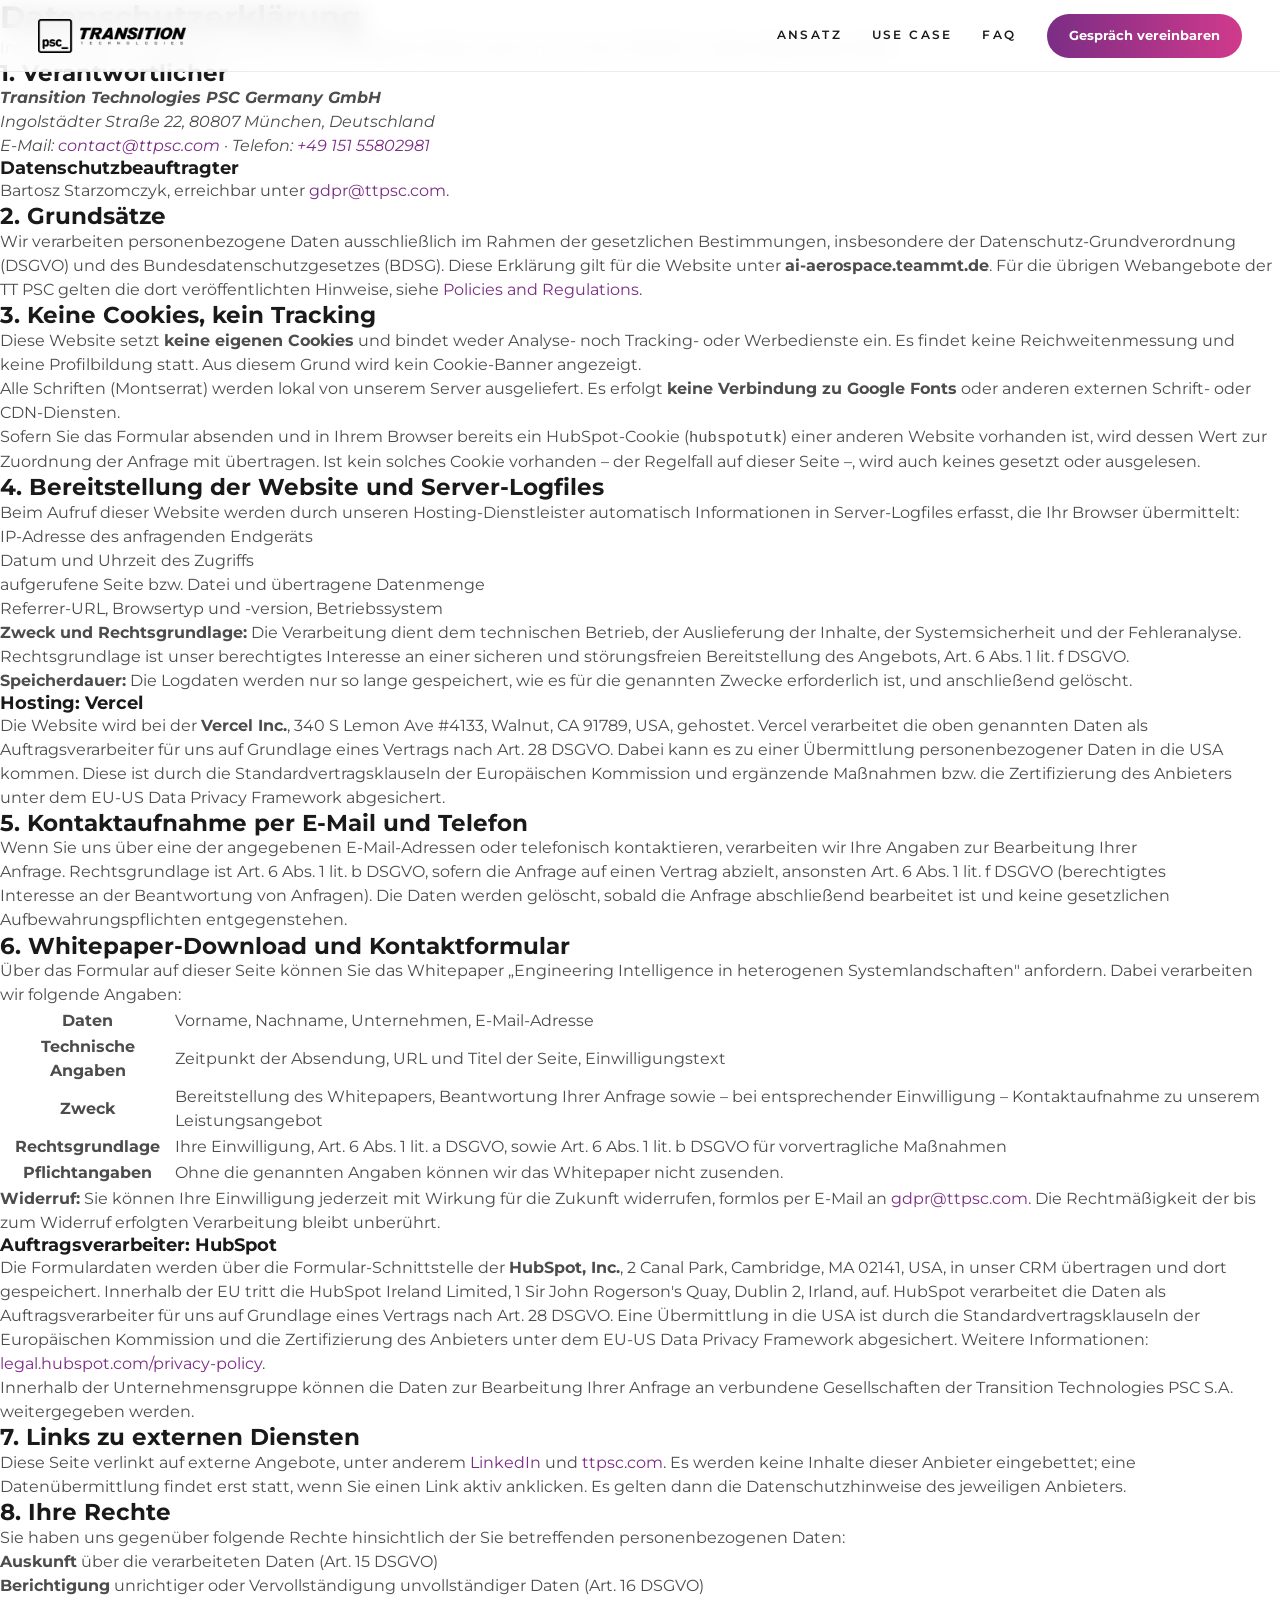
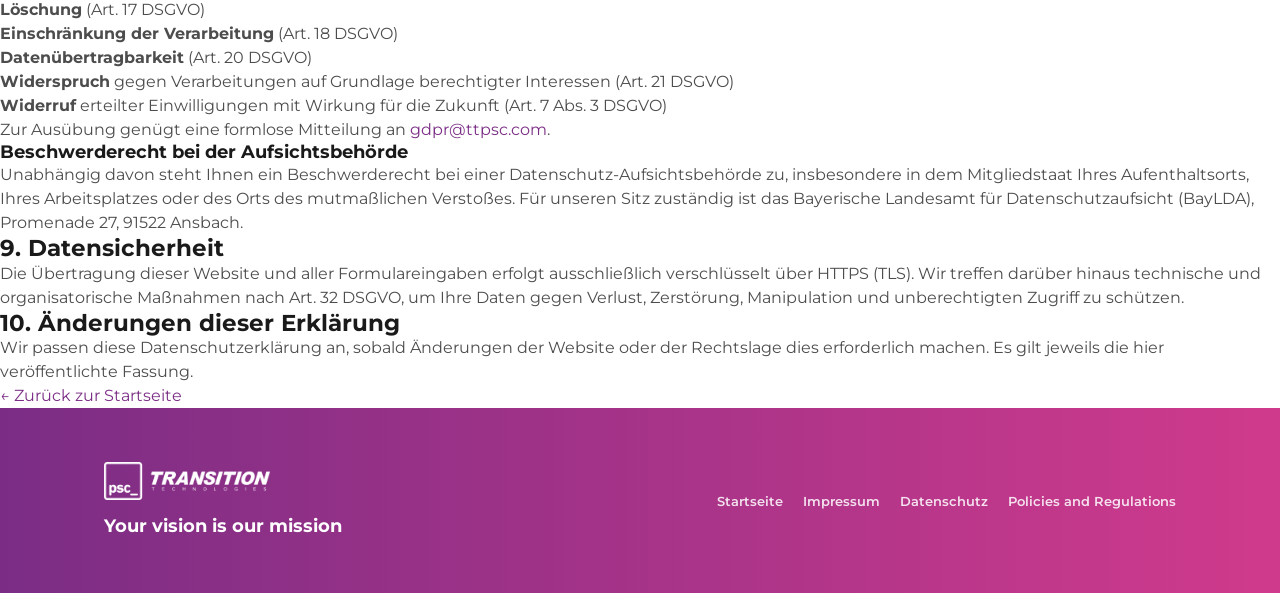
==== datenschutz.html @ 9cabf484 "Go-live-Vorbereitung: Rechtstexte, Security-Header, SEO-Meta - Impressum und Datenschutzerklaerung e" ====
<!DOCTYPE html>
<html lang="de">
<head>
<meta charset="UTF-8">
<meta name="viewport" content="width=device-width, initial-scale=1.0">
<title>Datenschutzerklärung — AI für Aerospace &amp; Defense | TT PSC</title>
<meta name="description" content="Informationen zur Verarbeitung personenbezogener Daten auf der Landingpage „AI für Aerospace &amp; Defense" gemäß Art. 13 DSGVO.">
<meta name="robots" content="noindex, follow">
<link rel="canonical" href="https://ai-aerospace.teammt.de/datenschutz">
<link rel="icon" type="image/svg+xml" href="assets/favicon.svg">
<meta name="theme-color" content="#7B2D85">
<link rel="stylesheet" href="_ds/tt-psc-design-system-732e489f-d70c-4ef9-aea7-15bab71294e5/tokens/fonts.css">
<link rel="stylesheet" href="_ds/tt-psc-design-system-732e489f-d70c-4ef9-aea7-15bab71294e5/tokens/colors.css">
<link rel="stylesheet" href="_ds/tt-psc-design-system-732e489f-d70c-4ef9-aea7-15bab71294e5/tokens/typography.css">
<link rel="stylesheet" href="_ds/tt-psc-design-system-732e489f-d70c-4ef9-aea7-15bab71294e5/tokens/spacing.css">
<link rel="stylesheet" href="css/landing.css">
<link rel="stylesheet" href="css/legal.css">
</head>
<body class="legal">
<header class="site-header go">
<div class="inner">
<a class="logo" href="/" aria-label="AI für Aerospace &amp; Defense – Startseite"><img src="assets/ttpsc-logo-black.webp" alt="TT PSC – Transition Technologies"></a>
<nav class="site-nav" aria-label="Hauptnavigation">
<a href="/#framework">Ansatz</a>
<a href="/#usecase">Use Case</a>
<a href="/#faq">FAQ</a>
</nav>
<a class="pill pill-a" href="/#kontakt">Gespräch vereinbaren</a>
</div>
</header>

<main class="legal-main">
<h1>Datenschutzerklärung</h1>
<p class="updated">Informationen zur Verarbeitung personenbezogener Daten nach Art. 13 und 14 DSGVO · Stand: September 2026</p>

<h2>1. Verantwortlicher</h2>
<address>
<strong>Transition Technologies PSC Germany GmbH</strong><br>
Ingolstädter Straße 22, 80807 München, Deutschland<br>
E-Mail: <a href="mailto:contact@ttpsc.com">contact@ttpsc.com</a> · Telefon: <a href="tel:+4915155802981">+49 151 55802981</a>
</address>

<h3>Datenschutzbeauftragter</h3>
<p>Bartosz Starzomczyk, erreichbar unter <a href="mailto:gdpr@ttpsc.com">gdpr@ttpsc.com</a>.</p>

<h2>2. Grundsätze</h2>
<p>Wir verarbeiten personenbezogene Daten ausschließlich im Rahmen der gesetzlichen Bestimmungen, insbesondere der Datenschutz-Grundverordnung (DSGVO) und des Bundesdatenschutzgesetzes (BDSG). Diese Erklärung gilt für die Website unter <strong>ai-aerospace.teammt.de</strong>. Für die übrigen Webangebote der TT PSC gelten die dort veröffentlichten Hinweise, siehe <a href="https://ttpsc.com/en/policies/" target="_blank" rel="noopener">Policies and Regulations</a>.</p>

<h2>3. Keine Cookies, kein Tracking</h2>
<p>Diese Website setzt <strong>keine eigenen Cookies</strong> und bindet weder Analyse- noch Tracking- oder Werbedienste ein. Es findet keine Reichweitenmessung und keine Profilbildung statt. Aus diesem Grund wird kein Cookie-Banner angezeigt.</p>
<p>Alle Schriften (Montserrat) werden lokal von unserem Server ausgeliefert. Es erfolgt <strong>keine Verbindung zu Google Fonts</strong> oder anderen externen Schrift- oder CDN-Diensten.</p>
<p>Sofern Sie das Formular absenden und in Ihrem Browser bereits ein HubSpot-Cookie (<code>hubspotutk</code>) einer anderen Website vorhanden ist, wird dessen Wert zur Zuordnung der Anfrage mit übertragen. Ist kein solches Cookie vorhanden – der Regelfall auf dieser Seite –, wird auch keines gesetzt oder ausgelesen.</p>

<h2>4. Bereitstellung der Website und Server-Logfiles</h2>
<p>Beim Aufruf dieser Website werden durch unseren Hosting-Dienstleister automatisch Informationen in Server-Logfiles erfasst, die Ihr Browser übermittelt:</p>
<ul>
<li>IP-Adresse des anfragenden Endgeräts</li>
<li>Datum und Uhrzeit des Zugriffs</li>
<li>aufgerufene Seite bzw. Datei und übertragene Datenmenge</li>
<li>Referrer-URL, Browsertyp und -version, Betriebssystem</li>
</ul>
<p><strong>Zweck und Rechtsgrundlage:</strong> Die Verarbeitung dient dem technischen Betrieb, der Auslieferung der Inhalte, der Systemsicherheit und der Fehleranalyse. Rechtsgrundlage ist unser berechtigtes Interesse an einer sicheren und störungsfreien Bereitstellung des Angebots, Art. 6 Abs. 1 lit. f DSGVO.</p>
<p><strong>Speicherdauer:</strong> Die Logdaten werden nur so lange gespeichert, wie es für die genannten Zwecke erforderlich ist, und anschließend gelöscht.</p>

<h3>Hosting: Vercel</h3>
<p>Die Website wird bei der <strong>Vercel Inc.</strong>, 340 S Lemon Ave #4133, Walnut, CA 91789, USA, gehostet. Vercel verarbeitet die oben genannten Daten als Auftragsverarbeiter für uns auf Grundlage eines Vertrags nach Art. 28 DSGVO. Dabei kann es zu einer Übermittlung personenbezogener Daten in die USA kommen. Diese ist durch die Standardvertragsklauseln der Europäischen Kommission und ergänzende Maßnahmen bzw. die Zertifizierung des Anbieters unter dem EU-US Data Privacy Framework abgesichert.</p>

<h2>5. Kontaktaufnahme per E-Mail und Telefon</h2>
<p>Wenn Sie uns über eine der angegebenen E-Mail-Adressen oder telefonisch kontaktieren, verarbeiten wir Ihre Angaben zur Bearbeitung Ihrer Anfrage. Rechtsgrundlage ist Art. 6 Abs. 1 lit. b DSGVO, sofern die Anfrage auf einen Vertrag abzielt, ansonsten Art. 6 Abs. 1 lit. f DSGVO (berechtigtes Interesse an der Beantwortung von Anfragen). Die Daten werden gelöscht, sobald die Anfrage abschließend bearbeitet ist und keine gesetzlichen Aufbewahrungspflichten entgegenstehen.</p>

<h2>6. Whitepaper-Download und Kontaktformular</h2>
<p>Über das Formular auf dieser Seite können Sie das Whitepaper „Engineering Intelligence in heterogenen Systemlandschaften" anfordern. Dabei verarbeiten wir folgende Angaben:</p>
<div class="tablewrap">
<table>
<tr><th>Daten</th><td>Vorname, Nachname, Unternehmen, E-Mail-Adresse</td></tr>
<tr><th>Technische Angaben</th><td>Zeitpunkt der Absendung, URL und Titel der Seite, Einwilligungstext</td></tr>
<tr><th>Zweck</th><td>Bereitstellung des Whitepapers, Beantwortung Ihrer Anfrage sowie – bei entsprechender Einwilligung – Kontaktaufnahme zu unserem Leistungsangebot</td></tr>
<tr><th>Rechtsgrundlage</th><td>Ihre Einwilligung, Art. 6 Abs. 1 lit. a DSGVO, sowie Art. 6 Abs. 1 lit. b DSGVO für vorvertragliche Maßnahmen</td></tr>
<tr><th>Pflichtangaben</th><td>Ohne die genannten Angaben können wir das Whitepaper nicht zusenden.</td></tr>
</table>
</div>
<p><strong>Widerruf:</strong> Sie können Ihre Einwilligung jederzeit mit Wirkung für die Zukunft widerrufen, formlos per E-Mail an <a href="mailto:gdpr@ttpsc.com">gdpr@ttpsc.com</a>. Die Rechtmäßigkeit der bis zum Widerruf erfolgten Verarbeitung bleibt unberührt.</p>

<h3>Auftragsverarbeiter: HubSpot</h3>
<p>Die Formulardaten werden über die Formular-Schnittstelle der <strong>HubSpot, Inc.</strong>, 2 Canal Park, Cambridge, MA 02141, USA, in unser CRM übertragen und dort gespeichert. Innerhalb der EU tritt die HubSpot Ireland Limited, 1 Sir John Rogerson's Quay, Dublin 2, Irland, auf. HubSpot verarbeitet die Daten als Auftragsverarbeiter für uns auf Grundlage eines Vertrags nach Art. 28 DSGVO. Eine Übermittlung in die USA ist durch die Standardvertragsklauseln der Europäischen Kommission und die Zertifizierung des Anbieters unter dem EU-US Data Privacy Framework abgesichert. Weitere Informationen: <a href="https://legal.hubspot.com/privacy-policy" target="_blank" rel="noopener">legal.hubspot.com/privacy-policy</a>.</p>
<p>Innerhalb der Unternehmensgruppe können die Daten zur Bearbeitung Ihrer Anfrage an verbundene Gesellschaften der Transition Technologies PSC S.A. weitergegeben werden.</p>

<h2>7. Links zu externen Diensten</h2>
<p>Diese Seite verlinkt auf externe Angebote, unter anderem <a href="https://www.linkedin.com/company/transition-technologies-psc" target="_blank" rel="noopener">LinkedIn</a> und <a href="https://ttpsc.com" target="_blank" rel="noopener">ttpsc.com</a>. Es werden keine Inhalte dieser Anbieter eingebettet; eine Datenübermittlung findet erst statt, wenn Sie einen Link aktiv anklicken. Es gelten dann die Datenschutzhinweise des jeweiligen Anbieters.</p>

<h2>8. Ihre Rechte</h2>
<p>Sie haben uns gegenüber folgende Rechte hinsichtlich der Sie betreffenden personenbezogenen Daten:</p>
<ul>
<li><strong>Auskunft</strong> über die verarbeiteten Daten (Art. 15 DSGVO)</li>
<li><strong>Berichtigung</strong> unrichtiger oder Vervollständigung unvollständiger Daten (Art. 16 DSGVO)</li>
<li><strong>Löschung</strong> (Art. 17 DSGVO)</li>
<li><strong>Einschränkung der Verarbeitung</strong> (Art. 18 DSGVO)</li>
<li><strong>Datenübertragbarkeit</strong> (Art. 20 DSGVO)</li>
<li><strong>Widerspruch</strong> gegen Verarbeitungen auf Grundlage berechtigter Interessen (Art. 21 DSGVO)</li>
<li><strong>Widerruf</strong> erteilter Einwilligungen mit Wirkung für die Zukunft (Art. 7 Abs. 3 DSGVO)</li>
</ul>
<p>Zur Ausübung genügt eine formlose Mitteilung an <a href="mailto:gdpr@ttpsc.com">gdpr@ttpsc.com</a>.</p>

<h3>Beschwerderecht bei der Aufsichtsbehörde</h3>
<p>Unabhängig davon steht Ihnen ein Beschwerderecht bei einer Datenschutz-Aufsichtsbehörde zu, insbesondere in dem Mitgliedstaat Ihres Aufenthaltsorts, Ihres Arbeitsplatzes oder des Orts des mutmaßlichen Verstoßes. Für unseren Sitz zuständig ist das Bayerische Landesamt für Datenschutzaufsicht (BayLDA), Promenade 27, 91522 Ansbach.</p>

<h2>9. Datensicherheit</h2>
<p>Die Übertragung dieser Website und aller Formulareingaben erfolgt ausschließlich verschlüsselt über HTTPS (TLS). Wir treffen darüber hinaus technische und organisatorische Maßnahmen nach Art. 32 DSGVO, um Ihre Daten gegen Verlust, Zerstörung, Manipulation und unberechtigten Zugriff zu schützen.</p>

<h2>10. Änderungen dieser Erklärung</h2>
<p>Wir passen diese Datenschutzerklärung an, sobald Änderungen der Website oder der Rechtslage dies erforderlich machen. Es gilt jeweils die hier veröffentlichte Fassung.</p>

<p><a class="legal-back" href="/">← Zurück zur Startseite</a></p>
</main>

<footer class="site-footer">
<div class="wrap">
<div><img src="assets/ttpsc-logo-white.webp" alt="TT PSC – Transition Technologies"><p class="claim" style="margin-top:12px">Your vision is our mission</p></div>
<nav class="foot-nav" aria-label="Footer">
<a href="/">Startseite</a>
<a href="/impressum">Impressum</a>
<a href="/datenschutz" aria-current="page">Datenschutz</a>
<a href="https://ttpsc.com/en/policies/" target="_blank" rel="noopener">Policies and Regulations</a>
</nav>
</div>
</footer>
</body>
</html>
---- _ds/tt-psc-design-system-732e489f-d70c-4ef9-aea7-15bab71294e5/tokens/fonts.css ----
@font-face{font-family:'Montserrat';src:url('../assets/fonts/Montserrat-Light.ttf') format('truetype');font-weight:300;font-style:normal}
@font-face{font-family:'Montserrat';src:url('../assets/fonts/Montserrat-Regular.ttf') format('truetype');font-weight:400;font-style:normal}
@font-face{font-family:'Montserrat';src:url('../assets/fonts/Montserrat-Italic.ttf') format('truetype');font-weight:400;font-style:italic}
@font-face{font-family:'Montserrat';src:url('../assets/fonts/Montserrat-Medium.ttf') format('truetype');font-weight:500;font-style:normal}
@font-face{font-family:'Montserrat';src:url('../assets/fonts/Montserrat-SemiBold.ttf') format('truetype');font-weight:600;font-style:normal}
@font-face{font-family:'Montserrat';src:url('../assets/fonts/Montserrat-Bold.ttf') format('truetype');font-weight:700;font-style:normal}
@font-face{font-family:'Montserrat';src:url('../assets/fonts/Montserrat-BoldItalic.ttf') format('truetype');font-weight:700;font-style:italic}
@font-face{font-family:'Montserrat';src:url('../assets/fonts/Montserrat-ExtraBold.ttf') format('truetype');font-weight:800;font-style:normal}
@font-face{font-family:'Montserrat';src:url('../assets/fonts/Montserrat-Black.ttf') format('truetype');font-weight:900;font-style:normal}
---- _ds/tt-psc-design-system-732e489f-d70c-4ef9-aea7-15bab71294e5/tokens/colors.css ----
:root{
/* Primary palette — Brandbook p.10 */
--creative-purple:#7B2D85; /* PANTONE 526 C */
--flat-pink:#D03A8C; /* PANTONE 240 C */
/* Secondary palette */
--classic-heather:#ECD3ED; /* PANTONE 677 CP */
--strategic-grey:#D9D9D9; /* PANTONE Cool Gray 2 CP */
--modern-green:#64B237; /* PANTONE 7737 C */
/* Brand gradient — Creative Purple → Flat Pink, 50/50 */
--brand-gradient:linear-gradient(90deg,#7B2D85 0%,#D03A8C 100%); /* @kind color */
/* Derived tints & shades (oklch-derived from brand hexes) */
--purple-dark:#5E2166;
--purple-tint:#F4EAF5;
--pink-tint:#FAE4F0;
--green-tint:#EAF5E0;
/* Neutrals */
--ink:#1A1A1A;
--grey-700:#4D4D4D;
--grey-500:#767676;
--grey-300:#B3B3B3;
--grey-100:#F2F2F2;
--white:#FFFFFF;
/* Semantic aliases */
--text-heading:var(--ink);
--text-body:var(--grey-700);
--text-muted:var(--grey-500);
--text-on-brand:var(--white);
--surface-page:var(--white);
--surface-card:var(--white);
--surface-subtle:var(--grey-100);
--surface-brand:var(--creative-purple);
--surface-accent-tint:var(--purple-tint);
--border-default:var(--strategic-grey);
--border-strong:var(--grey-300);
--border-accent:var(--classic-heather);
--accent-primary:var(--creative-purple);
--accent-secondary:var(--flat-pink);
--success:var(--modern-green);
--link:var(--creative-purple);
--link-hover:var(--flat-pink);
--focus-ring:0 0 0 3px var(--classic-heather);
}
---- _ds/tt-psc-design-system-732e489f-d70c-4ef9-aea7-15bab71294e5/tokens/typography.css ----
:root{
--font-brand:'Montserrat',sans-serif; /* main brand font */
--font-complementary:Arial,Helvetica,sans-serif; /* complementary; e-mail uses Arial only */
/* Weights actually used by the brand */
--weight-regular:400;
--weight-medium:500;
--weight-semibold:600;
--weight-bold:700; /* headlines & emphasis per brandbook */
--weight-extrabold:800;
/* Type scale */
--text-xs:12px;
--text-sm:14px;
--text-base:16px;
--text-lg:18px;
--text-xl:22px;
--text-2xl:28px;
--text-3xl:36px;
--text-4xl:48px;
--leading-tight:1.15;
--leading-snug:1.3;
--leading-normal:1.55;
--tracking-wide:0.08em; /* for TECHNOLOGIES-style letterspaced caps */
}
body{font-family:var(--font-brand);color:var(--text-body);font-size:var(--text-base);line-height:var(--leading-normal)}
h1,h2,h3,h4{font-family:var(--font-brand);font-weight:var(--weight-bold);color:var(--text-heading);line-height:var(--leading-tight)}
a{color:var(--link);text-decoration:none}
a:hover{color:var(--link-hover)}
---- _ds/tt-psc-design-system-732e489f-d70c-4ef9-aea7-15bab71294e5/tokens/spacing.css ----
:root{
--space-1:4px;
--space-2:8px;
--space-3:12px;
--space-4:16px;
--space-5:24px;
--space-6:32px;
--space-7:48px;
--space-8:64px;
/* Brandbook: buttons, frames & shapes always have rounded corners */
--radius-sm:8px;
--radius-md:12px;
--radius-lg:20px;
--radius-pill:999px;
--shadow-card:0 2px 12px rgba(123,45,133,0.10);
--shadow-pop:0 8px 28px rgba(26,26,26,0.16);
}
---- css/landing.css ----
/* TT PSC KI Framework — Landingpage */
*{box-sizing:border-box;margin:0;padding:0}
html{scroll-behavior:smooth}
:root{
--fs-h1:clamp(34px,4.6vw,62px);
--fs-h2:clamp(27px,3.4vw,44px);
--fs-h3:clamp(19px,1.6vw,24px);
--fs-lead:clamp(17px,1.4vw,21px);
--fs-body:clamp(15.5px,1.1vw,18px);
--fs-small:clamp(13px,0.95vw,15px);
--fs-kpi:clamp(56px,7vw,110px);
--pad-x:clamp(20px,5vw,72px);
--sec-y:clamp(72px,10vh,132px);
--maxw:1200px;
--ease-out:cubic-bezier(.16,1,.3,1);
}
body{background:var(--surface-page);color:var(--text-body);font-size:var(--fs-body);overflow-x:hidden}
h1,h2,h3{text-wrap:balance}
p,li{text-wrap:pretty}
img{max-width:100%;display:block}
:focus-visible{outline:3px solid rgba(208,58,140,.55);outline-offset:3px}
a{color:var(--link)}a:hover{color:var(--link-hover)}
.wrap{max-width:var(--maxw);margin:0 auto;padding-left:var(--pad-x);padding-right:var(--pad-x)}
.usc{color:var(--flat-pink)}
h2 .usc,h1 .usc{font-weight:800}
.kicker{text-transform:uppercase;letter-spacing:.24em;font-weight:600;font-size:var(--fs-small);color:var(--flat-pink);margin-bottom:14px}
.lead{font-size:var(--fs-lead);line-height:1.6;color:var(--text-body);max-width:56ch}
h2+.lead,h2+p.lead{margin-top:clamp(18px,2.6vh,30px)}
/* Buttons */
.pill{display:inline-flex;align-items:center;justify-content:center;gap:10px;border-radius:999px;font-family:var(--font-brand);font-weight:700;font-size:clamp(14px,1.05vw,16px);padding:14px 30px;min-height:48px;text-decoration:none;border:0;cursor:pointer;transition:transform .18s ease,box-shadow .18s ease,filter .18s ease}
.pill-a{background:var(--brand-gradient);color:#fff}
.pill-a:hover{filter:brightness(1.08);transform:translateY(-2px);box-shadow:0 10px 28px rgba(123,45,133,.35);color:#fff}
.pill-b{background:transparent;color:var(--ink);border:1px solid var(--grey-300)}
.pill-b:hover{border-color:var(--flat-pink);color:var(--flat-pink)}
.on-dark .pill-b,.pill-b.on-dark{color:#fff;border-color:rgba(255,255,255,.45)}
.on-dark .pill-b:hover,.pill-b.on-dark:hover{border-color:#fff;color:#fff}
/* Header */
.site-header{position:fixed;top:0;left:0;right:0;z-index:30;height:72px;display:flex;align-items:center;background:rgba(255,255,255,.86);backdrop-filter:blur(12px);border-bottom:1px solid rgba(26,26,26,.08);opacity:0;transform:translateY(-8px);transition:opacity .7s ease,transform .7s ease}
.site-header.go{opacity:1;transform:none}
.site-header .inner{width:100%;max-width:1400px;margin:0 auto;padding:0 clamp(16px,3vw,40px);display:flex;align-items:center;gap:28px}
.site-header .logo img{height:34px;width:auto}
.site-nav{display:flex;gap:clamp(14px,2vw,28px);margin-left:auto}
.site-nav a{text-transform:uppercase;font-weight:600;letter-spacing:.2em;font-size:12px;color:var(--ink);text-decoration:none;padding:8px 2px}
.site-nav a:hover{color:var(--flat-pink)}
.site-header .pill{padding:10px 22px;min-height:44px;font-size:13px}
@media(max-width:899px){
.site-nav{display:none}
.hero-inner{grid-template-columns:1fr;padding:100px clamp(20px,5vw,40px) 72px;gap:28px}
.hero-copy h1{max-width:none}
.hero-badge-zone{order:-1}
.hero-badge{width:min(46vw,190px)}
.hero-points li{font-size:15.5px}
.hero-scrollhint{display:none}
.contact-person{flex-wrap:wrap}
.uc-box ol{gap:8px}
}
/* Reveal */
[data-reveal].pre{opacity:0;transform:translateY(24px);transition:opacity .6s ease,transform .6s ease;will-change:opacity,transform}
[data-reveal].pre.in{opacity:1;transform:none}
/* Generic section */
.sec{padding:var(--sec-y) 0}
.sec-tint{background:var(--purple-tint)}
/* ============ HERO ============ */
.hero-wrap{position:relative}
body.scrub .hero-wrap{height:220vh}
.hero-stage{position:relative;min-height:100vh;display:flex;align-items:center;background:#1b0b22}
body.scrub .hero-stage{position:sticky;top:0;height:100vh;overflow:hidden}
.hero-bg{position:absolute;inset:0;background:url("../assets/hero-bg.webp") center/cover no-repeat}
.hero-bg::after{content:"";position:absolute;inset:0;background:linear-gradient(100deg,rgba(20,6,28,.88) 0%,rgba(20,6,28,.55) 45%,rgba(20,6,28,.15) 100%)}
.hero-inner{position:relative;z-index:2;width:100%;max-width:1400px;margin:0 auto;padding:110px clamp(20px,4vw,56px) 60px;display:grid;grid-template-columns:minmax(0,1.15fr) minmax(0,.85fr);gap:clamp(24px,4vw,64px);align-items:center}
.hero-copy h1{color:#fff;font-size:clamp(32px,4vw,54px);line-height:1.12;max-width:22ch}
.hero-copy .sub{color:#f2dcee;font-size:var(--fs-lead);margin-top:20px;font-weight:500}
.hero-points{list-style:none;margin-top:26px;display:flex;flex-direction:column;gap:12px}
.hero-points li{color:rgba(255,255,255,.88);display:flex;gap:12px;align-items:baseline;font-size:var(--fs-body)}
.hero-points li::before{content:"_";color:var(--flat-pink);font-weight:800}
.hero-cta{margin-top:36px;display:flex;gap:16px;flex-wrap:wrap}
.hero-in{opacity:0;transform:translateX(-48px)}
.hero-in.go{opacity:1;transform:none;transition:opacity .7s var(--ease-out),transform .7s var(--ease-out)}
body.fastintro .hero-in.go{transition-duration:.35s}
body.nofx .hero-in,body.mobintro .hero-in{transform:none}
.hero-badge-zone{display:flex;justify-content:center}
.hero-badge{width:clamp(200px,26vw,380px);opacity:0;transition:opacity 1s ease}
.hero-badge.go{opacity:1}
.hero-badge img{filter:drop-shadow(0 24px 60px rgba(208,58,140,.45))}
.skip-intro{position:fixed;right:20px;bottom:20px;z-index:60;background:rgba(26,26,26,.55);color:#fff;border:1px solid rgba(255,255,255,.35);border-radius:999px;padding:10px 20px;font:600 13px var(--font-brand);cursor:pointer;opacity:0;pointer-events:none;transition:opacity .3s ease}
.skip-intro.show{opacity:1;pointer-events:auto}
.hero-scrollhint{position:absolute;left:50%;bottom:22px;transform:translateX(-50%);color:rgba(255,255,255,.6);font-size:12px;letter-spacing:.22em;text-transform:uppercase;z-index:2}
/* ============ S2 Wandel ============ */
body.scrub .s2-wrap{height:340vh}
body.scrub .s2-stage{position:sticky;top:0;height:100vh;overflow:hidden;display:flex;align-items:center}
.s2-stage{padding:var(--sec-y) 0}
body.scrub .s2-stage{padding:0}
.s2-head{margin-bottom:clamp(28px,4vh,48px)}
body.scrub .s2-head{position:absolute;inset:0;display:flex;flex-direction:column;justify-content:flex-start;align-items:center;text-align:center;padding:110px var(--pad-x) 0;margin:0;z-index:3;pointer-events:none}
body.scrub .s2-head .lead{margin-left:auto;margin-right:auto}
body.scrub .s2-bannerwrap{position:absolute;inset:0;display:flex;align-items:center;justify-content:center;padding:0 var(--pad-x);pointer-events:none;z-index:3}
body.scrub .s2-banner{margin:0;max-width:860px}
body.scrub .s2-stage{z-index:2}
body.scrub #framework{margin-top:calc(-50vh + 160px)}
.s2-cols{display:grid;grid-template-columns:1fr 1fr;gap:clamp(16px,2.5vw,32px)}
.s2-colhead{font-weight:700;font-size:var(--fs-h3);padding-bottom:12px;border-bottom:2px solid var(--grey-100)}
.s2-colhead.today{color:var(--grey-500)}
.s2-colhead.after{color:var(--creative-purple);border-color:var(--classic-heather)}
.s2-cell{padding:clamp(12px,1.6vh,20px) 0;border-bottom:1px solid var(--grey-100);font-size:var(--fs-body);line-height:1.55}
.s2-cell strong{display:block;margin-bottom:2px}
.s2-cell.prob{color:var(--grey-500)}
.s2-cell.prob strong{color:var(--grey-700)}
.s2-cell.sol strong{color:var(--flat-pink)}
.s2-banner{margin-top:clamp(24px,4vh,44px);background:var(--brand-gradient);color:#fff;border-radius:20px;padding:clamp(20px,3vh,32px) clamp(20px,3vw,40px);font-weight:700;font-size:clamp(18px,1.7vw,24px);text-align:center;text-wrap:balance}
@media(max-width:899px){.s2-cols{grid-template-columns:1fr}.s2-colhead{display:none}.s2-cell.prob{border-bottom:0;padding-bottom:4px}}
/* ============ S3 Framework ============ */
.principles{display:grid;grid-template-columns:repeat(3,1fr);gap:clamp(16px,2vw,28px);margin-top:clamp(28px,4vh,44px)}
.p-card{background:var(--surface-card);border:1px solid var(--border-accent);border-radius:20px;padding:26px;transition:transform .2s ease,box-shadow .2s ease}
.p-card:hover{transform:translateY(-4px);box-shadow:0 14px 34px rgba(123,45,133,.14)}
.p-card h3{font-size:var(--fs-h3);color:var(--creative-purple);margin-bottom:10px}
.arch{margin-top:clamp(36px,5vh,56px);display:flex;flex-direction:column;gap:12px;max-width:820px;margin-left:auto;margin-right:auto}
.arch-layer{border-radius:16px;padding:20px 26px;display:flex;align-items:baseline;gap:16px;flex-wrap:wrap}
.arch-layer strong{font-size:clamp(16px,1.3vw,20px);white-space:nowrap}
.arch-layer span{font-size:var(--fs-small);opacity:.92}
.arch-1{background:var(--brand-gradient);color:#fff}
.arch-2{background:var(--purple-tint);color:var(--ink);border:1px solid var(--classic-heather)}
.arch-2 strong{color:var(--creative-purple)}
.arch-3{background:var(--grey-100);color:var(--grey-700);border:1px solid var(--strategic-grey)}
.s3-cta{margin-top:clamp(32px,5vh,48px);display:flex;gap:16px;flex-wrap:wrap;justify-content:center}
@media(max-width:899px){.principles{grid-template-columns:1fr}}
/* ============ S4 Lifecycle ============ */
.s4-wrap{position:relative}
.s4-stage{background:#1b0b22 url("../assets/framework-bg.webp") center/cover no-repeat}
.s4-stage h2,.s4-stage h3{color:#fff}
.s4-stage .lead{color:rgba(255,255,255,.85)}
.s4-stage .scenesub{color:#fff}
body.scrub .s4-wrap{height:560vh}
.s4-stage{padding:var(--sec-y) 0}
body.scrub .s4-stage{position:sticky;top:0;height:100vh;overflow:hidden;padding:0}
.s4-intro{text-align:center;max-width:880px;margin:0 auto clamp(32px,5vh,56px);padding:0 var(--pad-x);display:flex;flex-direction:column;align-items:center;justify-content:center}
body.scrub .s4-intro{position:absolute;inset:0;display:flex;flex-direction:column;justify-content:center;align-items:center;margin:0 auto;z-index:3}
.s4-intro .lead{margin:18px auto 0}
.s4-intro-box{position:relative;padding:clamp(24px,4vh,44px) clamp(24px,4vw,60px);border-radius:28px;background:rgba(16,4,22,.82);border:1px solid rgba(255,255,255,.12);box-shadow:0 0 100px 60px rgba(16,4,22,.72);backdrop-filter:blur(10px)}
.s4-track{display:flex;flex-direction:column;gap:clamp(40px,7vh,80px)}
body.scrub .s4-track{position:absolute;top:0;left:0;height:100vh;width:300vw;flex-direction:row;gap:0;will-change:transform}
.scene{padding:0 var(--pad-x)}
body.scrub .scene{width:100vw;height:100vh;display:flex;align-items:center;justify-content:center;flex-shrink:0;padding:76px var(--pad-x) 60px}
.scene-grid{display:grid;grid-template-columns:minmax(0,1fr) minmax(0,1fr);gap:clamp(24px,4vw,64px);align-items:center;max-width:var(--maxw);width:100%;margin:0 auto}
.scene h3{font-size:clamp(22px,2.2vw,32px);margin-bottom:8px}
.scene .scenesub{color:var(--text-muted);margin-bottom:22px}
.s4-stage .scene .scenesub{color:#fff}
.scene-img img{width:min(100%,520px);margin:0 auto}
.s4-list{list-style:none;display:flex;flex-direction:column;gap:14px}
.s4-list li{background:rgba(255,255,255,.08);border:1px solid rgba(255,255,255,.22);border-radius:14px;padding:14px 20px;font-weight:600;color:#fff;display:flex;gap:12px;align-items:center;backdrop-filter:blur(6px)}
.s4-list li::before{content:"";width:8px;height:8px;border-radius:50%;background:var(--brand-gradient);flex-shrink:0}
.s4-circle{position:relative;width:min(100%,540px,58vh);margin:0 auto}
.phase-chip{position:absolute;left:50%;top:50%;transform:translate(-50%,-50%) rotate(var(--a)) translateY(calc(min(26vw,270px,29vh)*-1)) rotate(calc(var(--a)*-1));background:rgba(255,255,255,.92);border:1px solid var(--classic-heather);color:var(--creative-purple);font-weight:700;font-size:clamp(12px,1vw,15px);padding:7px 16px;border-radius:999px;box-shadow:0 4px 14px rgba(123,45,133,.16);white-space:nowrap}
.dock{position:absolute;background:rgba(27,11,34,.72);border:1px solid rgba(255,255,255,.24);border-radius:12px;padding:8px 14px;font-size:clamp(11px,.9vw,13.5px);font-weight:600;color:rgba(255,255,255,.88);backdrop-filter:blur(6px);max-width:220px}
.dock b{color:#f08cc4}
.dock-tl{top:4%;left:-4%}.dock-tr{top:4%;right:-4%}.dock-bl{bottom:4%;left:-4%}.dock-br{bottom:4%;right:-4%}.dock-ml{top:45%;left:-9%}.dock-mr{top:45%;right:-9%}
.eco-chips{display:flex;flex-wrap:wrap;gap:12px;margin-top:20px}
.eco-chips span{background:rgba(255,255,255,.08);border:1px solid rgba(255,255,255,.28);border-radius:999px;padding:9px 20px;font-weight:600;color:#fff;backdrop-filter:blur(6px)}
.s4-final{max-width:var(--maxw);margin:clamp(40px,6vh,72px) auto 0;padding:0 var(--pad-x);text-align:center}
body.scrub .s4-final{position:absolute;left:0;right:0;bottom:clamp(20px,4vh,44px);margin:0 auto;z-index:3}
.s4-final p{display:inline-block;background:var(--brand-gradient);color:#fff;font-weight:700;border-radius:999px;padding:14px 34px;font-size:clamp(14px,1.3vw,19px)}
@media(max-width:899px){.scene-grid{grid-template-columns:1fr}.dock{position:static;margin-top:10px;display:inline-block}.s4-circle{margin-bottom:8px}.phase-chip{transform:translate(-50%,-50%) rotate(var(--a)) translateY(calc(min(38vw,270px)*-1)) rotate(calc(var(--a)*-1))}}
/* ============ S5 Use Case ============ */
.s5-head{padding:var(--sec-y) 0 0}
.s5-headgrid{display:grid;grid-template-columns:minmax(0,2fr) minmax(0,1fr);gap:clamp(24px,4vw,64px);align-items:center}
.s5-chart{background:var(--purple-tint);border:1px solid var(--classic-heather);border-radius:20px;padding:clamp(20px,2.6vw,32px)}
.chart-title{font-weight:700;color:var(--creative-purple);margin-bottom:6px}
.ucbar{margin-top:16px}
.ucbar .lblrow{display:flex;justify-content:space-between;gap:12px;font-size:var(--fs-small);font-weight:600;color:var(--grey-700);margin-bottom:6px}
.ucbar .bval{color:var(--flat-pink);font-weight:800}
.btrack{height:22px;border-radius:999px;background:#fff;border:1px solid var(--classic-heather);overflow:hidden}
.fill{height:100%;width:0;background:var(--brand-gradient);border-radius:999px;transition:width 1.2s var(--ease-out)}
.fill.f2{background:var(--strategic-grey)}
body.scrub .s5-wrap{height:300vh}
.s5-stage{padding-bottom:var(--sec-y)}
body.scrub .s5-stage{position:sticky;top:0;height:auto;overflow:hidden;display:flex;flex-direction:column;justify-content:flex-start;padding:120px 0}
.s5-grid{display:grid;grid-template-columns:minmax(0,1fr) auto minmax(0,1fr);gap:clamp(14px,1.8vw,28px);align-items:center;max-width:1400px;margin:0 auto;padding:0 clamp(16px,2.5vw,40px)}
.uc-box{border-radius:20px;padding:clamp(18px,2.4vh,28px);border:1px solid var(--grey-100);background:#fff}
.uc-box.before{background:var(--grey-100);border-color:var(--strategic-grey)}
.uc-box.after{border-color:var(--classic-heather);box-shadow:0 16px 44px rgba(123,45,133,.12)}
.uc-box h3{font-size:var(--fs-h3);margin-bottom:14px}
.uc-box.before h3{color:var(--grey-500)}
.uc-box.after h3{color:var(--flat-pink)}
.uc-box ol{list-style:none;display:flex;flex-direction:column;gap:10px;counter-reset:n}
.uc-box li{counter-increment:n;display:flex;gap:12px;font-size:clamp(14px,1.05vw,16px);line-height:1.5}
.uc-box li::before{content:counter(n,decimal-leading-zero);font-weight:800;color:var(--grey-300)}
.uc-box.after li::before{color:var(--flat-pink)}
.kpi{text-align:center}
.kpi .num{font-size:var(--fs-kpi);font-weight:800;line-height:1;background:var(--brand-gradient);-webkit-background-clip:text;background-clip:text;color:transparent;white-space:nowrap}
.kpi .lbl{font-weight:700;color:var(--ink);margin-top:6px;font-size:clamp(15px,1.3vw,20px)}
.s5-data{max-width:var(--maxw);margin:clamp(24px,4vh,40px) auto 0;padding:0 var(--pad-x)}
.s5-data p{background:var(--purple-tint);border:1px solid var(--classic-heather);border-radius:999px;padding:14px 28px;text-align:center;font-weight:600;color:var(--creative-purple);font-size:var(--fs-small)}
@media(max-width:899px){.s5-grid{grid-template-columns:1fr;gap:24px}.kpi{order:-1}}
/* ============ S6 Proof ============ */
.counters{display:grid;grid-template-columns:repeat(3,1fr);gap:clamp(16px,2vw,32px);margin:clamp(32px,5vh,52px) 0}
.counter{text-align:center;padding:26px 12px;border-radius:20px;background:var(--purple-tint);border:1px solid var(--classic-heather)}
.counter .val{font-size:clamp(40px,4.6vw,72px);font-weight:800;background:var(--brand-gradient);-webkit-background-clip:text;background-clip:text;color:transparent;line-height:1.05}
.counter .cap{font-weight:600;color:var(--grey-700);margin-top:8px;font-size:var(--fs-small)}
.logo-row{display:flex;flex-wrap:wrap;gap:clamp(16px,3vw,44px);align-items:center;justify-content:center;margin-top:clamp(24px,4vh,36px)}
.logo-row span{font-weight:700;font-size:clamp(16px,1.6vw,23px);color:var(--grey-300);letter-spacing:.04em;transition:color .2s ease;cursor:default}
.logo-row span:hover{color:var(--creative-purple)}
.assoc{margin-top:22px;text-align:center;color:var(--text-muted);font-size:var(--fs-small)}
@media(max-width:899px){.counters{grid-template-columns:1fr}}
/* ============ S7 Rollen ============ */
.role-stack{display:flex;flex-direction:column;gap:clamp(20px,3vh,32px);margin-top:clamp(28px,4vh,44px)}
.role-card{background:#fff;border:1px solid var(--classic-heather);border-radius:24px;padding:clamp(24px,3.4vh,40px);box-shadow:0 12px 40px rgba(123,45,133,.10);transition:box-shadow .2s ease;will-change:transform}
body.scrub .role-card{position:sticky}
.role-card:hover{box-shadow:0 18px 52px rgba(123,45,133,.18)}
.role-card .role{font-size:var(--fs-small);text-transform:uppercase;letter-spacing:.2em;color:var(--flat-pink);font-weight:600;margin-bottom:10px}
.role-card h3{font-size:clamp(20px,2vw,28px);margin-bottom:12px}
.role-card p{max-width:70ch}
/* ============ S8 Weg ============ */
body.scrub .s8-wrap{height:280vh}
body.scrub .s8-stage{position:sticky;top:0;height:100vh;overflow:hidden;display:flex;align-items:center;padding:0}
.s8-stage .wrap{width:100%}
body.scrub .rm-track{width:150%;will-change:transform}
.roadmap{margin-top:clamp(32px,5vh,56px)}
.roadmap svg{width:100%;height:auto;display:block}
.steps{display:grid;grid-template-columns:repeat(6,1fr);gap:clamp(12px,1.4vw,22px);margin-top:8px}
.step{opacity:0;transform:translateY(20px);transition:opacity .6s ease,transform .6s ease}
.step.in{opacity:1;transform:none}
body:not(.scrub) .step{opacity:1;transform:none}
.step .no{font-size:clamp(34px,3.4vw,54px);font-weight:800;background:var(--brand-gradient);-webkit-background-clip:text;background-clip:text;color:transparent}
.step h3{font-size:clamp(16px,1.3vw,20px);margin:6px 0 8px}
.step p{font-size:var(--fs-small);line-height:1.55}
@media(max-width:899px){.steps{grid-template-columns:1fr}.roadmap svg{display:none}.s5-headgrid{grid-template-columns:1fr}}
/* ============ S9 Differenzierung ============ */
.skills{display:grid;grid-template-columns:1fr 1fr;gap:clamp(16px,2vw,28px);margin-top:clamp(28px,4vh,44px)}
.skill{background:#fff;border:1px solid var(--grey-100);border-radius:20px;padding:24px}
.skill h3{font-size:var(--fs-h3);color:var(--creative-purple);margin-bottom:8px}
.diff-note{margin-top:clamp(24px,4vh,40px);border:1px solid var(--classic-heather);border-left:none;background:var(--purple-tint);border-radius:20px;padding:clamp(20px,3vh,32px)}
.diff-note strong{color:var(--creative-purple)}
@media(max-width:899px){.skills{grid-template-columns:1fr}}
/* ============ S10 Kontakt ============ */
.contact{position:relative;color:#fff;overflow:hidden;background:#2a0f33}
.contact .bg{position:absolute;inset:0;background:url("../assets/framework-bg.webp") center/cover no-repeat}
.contact .bg::after{content:"";position:absolute;inset:0;background:linear-gradient(100deg,rgba(30,8,38,.92),rgba(30,8,38,.6))}
.contact .wrap{position:relative;z-index:2;display:grid;grid-template-columns:minmax(0,1.05fr) minmax(0,.95fr);gap:clamp(28px,5vw,72px);align-items:center;padding-top:var(--sec-y);padding-bottom:var(--sec-y)}
.contact h2{color:#fff}
.contact .lead{color:rgba(255,255,255,.85)}
.contact-person{display:flex;gap:18px;align-items:center;margin-top:clamp(24px,4vh,36px)}
.contact-person img{width:92px;height:92px;border-radius:50%;object-fit:cover;object-position:top;border:2px solid rgba(255,255,255,.5)}
.contact-person .who strong{display:block;font-size:18px;color:#fff}
.contact-person .who span{display:block;color:rgba(255,255,255,.75);font-size:var(--fs-small);margin-top:2px}
.contact-person a{color:#f6c9e4}
.contact-person a:hover{color:#fff}
.cform{background:rgba(255,255,255,.06);border:1px solid rgba(255,255,255,.18);border-radius:24px;padding:clamp(22px,3vh,34px);backdrop-filter:blur(8px);display:flex;flex-direction:column;gap:14px}
.cform label{display:flex;flex-direction:column;gap:6px;font-size:var(--fs-small);font-weight:600;color:rgba(255,255,255,.85)}
.cform input{border-radius:12px;border:1px solid rgba(255,255,255,.3);background:rgba(255,255,255,.1);color:#fff;padding:12px 16px;font:400 15px var(--font-brand);min-height:46px}
.cform input::placeholder{color:rgba(255,255,255,.45)}
.cform .pill-a{margin-top:6px}
.cform .ok{color:#b9e39b;font-weight:600;font-size:var(--fs-small);display:none}
.cform .err{color:#ffb3c8;font-weight:600;font-size:var(--fs-small);display:none}
.cform .err a{color:#fff}
.cform a{color:#f6c9e4}.cform a:hover{color:#fff}
.cform label.consent{flex-direction:row;align-items:flex-start;gap:10px;font-weight:400;line-height:1.5;color:rgba(255,255,255,.78)}
.cform label.consent input{width:20px;height:20px;min-height:20px;flex-shrink:0;margin-top:1px;padding:0;accent-color:var(--flat-pink)}
.cform button[disabled]{opacity:.6;pointer-events:none}
.cform label.invalid input{border-color:#ff7fa9;background:rgba(255,127,169,.14)}
.cform .field-err{display:none;color:#ffb3c8;font-size:12.5px;font-weight:600}
.cform label.invalid .field-err{display:block}
@keyframes glowpulse{0%,100%{box-shadow:0 0 0 0 rgba(208,58,140,.5)}50%{box-shadow:0 0 26px 4px rgba(208,58,140,.55)}}
body.scrub .cform .pill-a{animation:glowpulse 3s ease-in-out infinite}
@media(max-width:899px){.contact .wrap{grid-template-columns:1fr}}
/* ============ FAQ ============ */
.faq-list{margin-top:clamp(24px,4vh,40px);display:flex;flex-direction:column;gap:12px;max-width:860px}
.faq-item{border:1px solid var(--grey-100);border-radius:16px;background:#fff}
.faq-q{width:100%;display:flex;justify-content:space-between;align-items:center;gap:16px;text-align:left;background:none;border:0;padding:18px 22px;font:600 clamp(15px,1.2vw,18px) var(--font-brand);color:var(--ink);cursor:pointer;min-height:56px}
.faq-q .chev{flex-shrink:0;transition:transform .3s ease;color:var(--flat-pink);font-size:18px}
.faq-item.open .chev{transform:rotate(180deg)}
.faq-a{display:grid;grid-template-rows:0fr;transition:grid-template-rows .3s ease}
.faq-item.open .faq-a{grid-template-rows:1fr}
.faq-a>div{overflow:hidden}
.faq-a p{padding:0 22px 20px;color:var(--text-body);line-height:1.6}
/* ============ Footer ============ */
.site-footer{background:var(--brand-gradient);color:#fff;padding:clamp(40px,6vh,64px) 0}
.site-footer .wrap{display:flex;flex-wrap:wrap;gap:28px;align-items:center;justify-content:space-between}
.site-footer img{height:38px;width:auto}
.site-footer .claim{font-weight:700;font-size:clamp(16px,1.4vw,20px)}
.foot-nav{display:flex;flex-wrap:wrap;gap:20px}
.foot-nav a{color:rgba(255,255,255,.85);text-decoration:none;font-size:var(--fs-small);font-weight:600;padding:10px 0;min-height:44px;display:inline-flex;align-items:center}
.foot-nav a:hover{color:#fff}
/* ============ Cursor ============ */
#cur-dot,#cur-ring{position:fixed;left:0;top:0;z-index:9999;pointer-events:none;border-radius:2px;display:none}
body.cursor-on #cur-dot,body.cursor-on #cur-ring{display:block}
#cur-dot{width:9px;height:9px;background:var(--flat-pink);margin:-4.5px 0 0 -4.5px}
#cur-ring{width:36px;height:36px;border-radius:9px;border:1.5px solid rgba(208,58,140,.8);margin:-18px 0 0 -18px;transition:width .25s ease,height .25s ease,margin .25s ease,background-color .25s ease,border-radius .25s ease;display:none;align-items:center;justify-content:center;font:700 11px var(--font-brand);color:#fff}
body.cursor-on #cur-ring{display:flex}
#cur-ring.grow{width:56px;height:56px;margin:-28px 0 0 -28px;border-radius:14px}
#cur-ring.label{width:64px;height:64px;margin:-32px 0 0 -32px;background:rgba(208,58,140,.92);border-color:transparent;border-radius:16px}
body.cursor-on a,body.cursor-on button{cursor:none}
body.cursor-on{cursor:none}
@media(prefers-reduced-motion:reduce){.hero-in,.hero-badge{opacity:1!important;transform:none!important;transition:none!important}.faq-a{transition:none}.step{opacity:1;transform:none}.fill{transition:none}body.scrub .cform .pill-a{animation:none}}
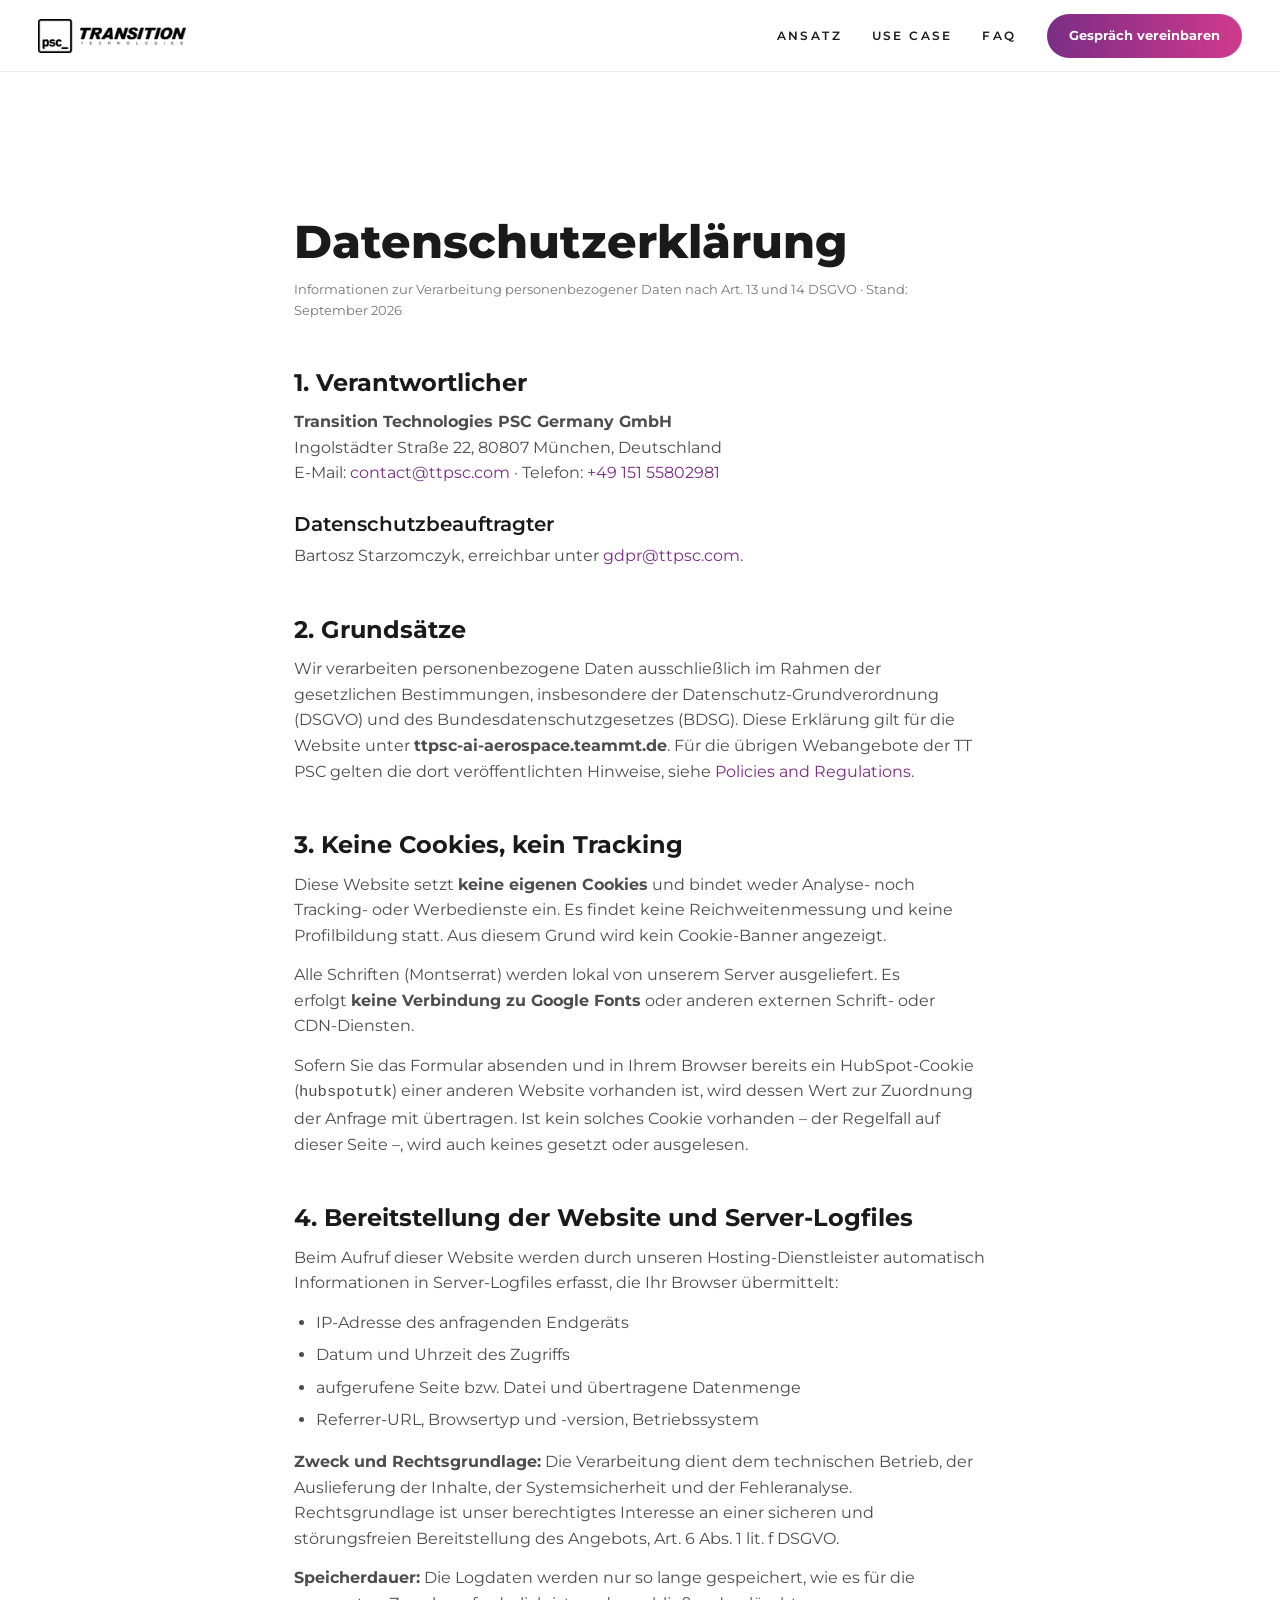
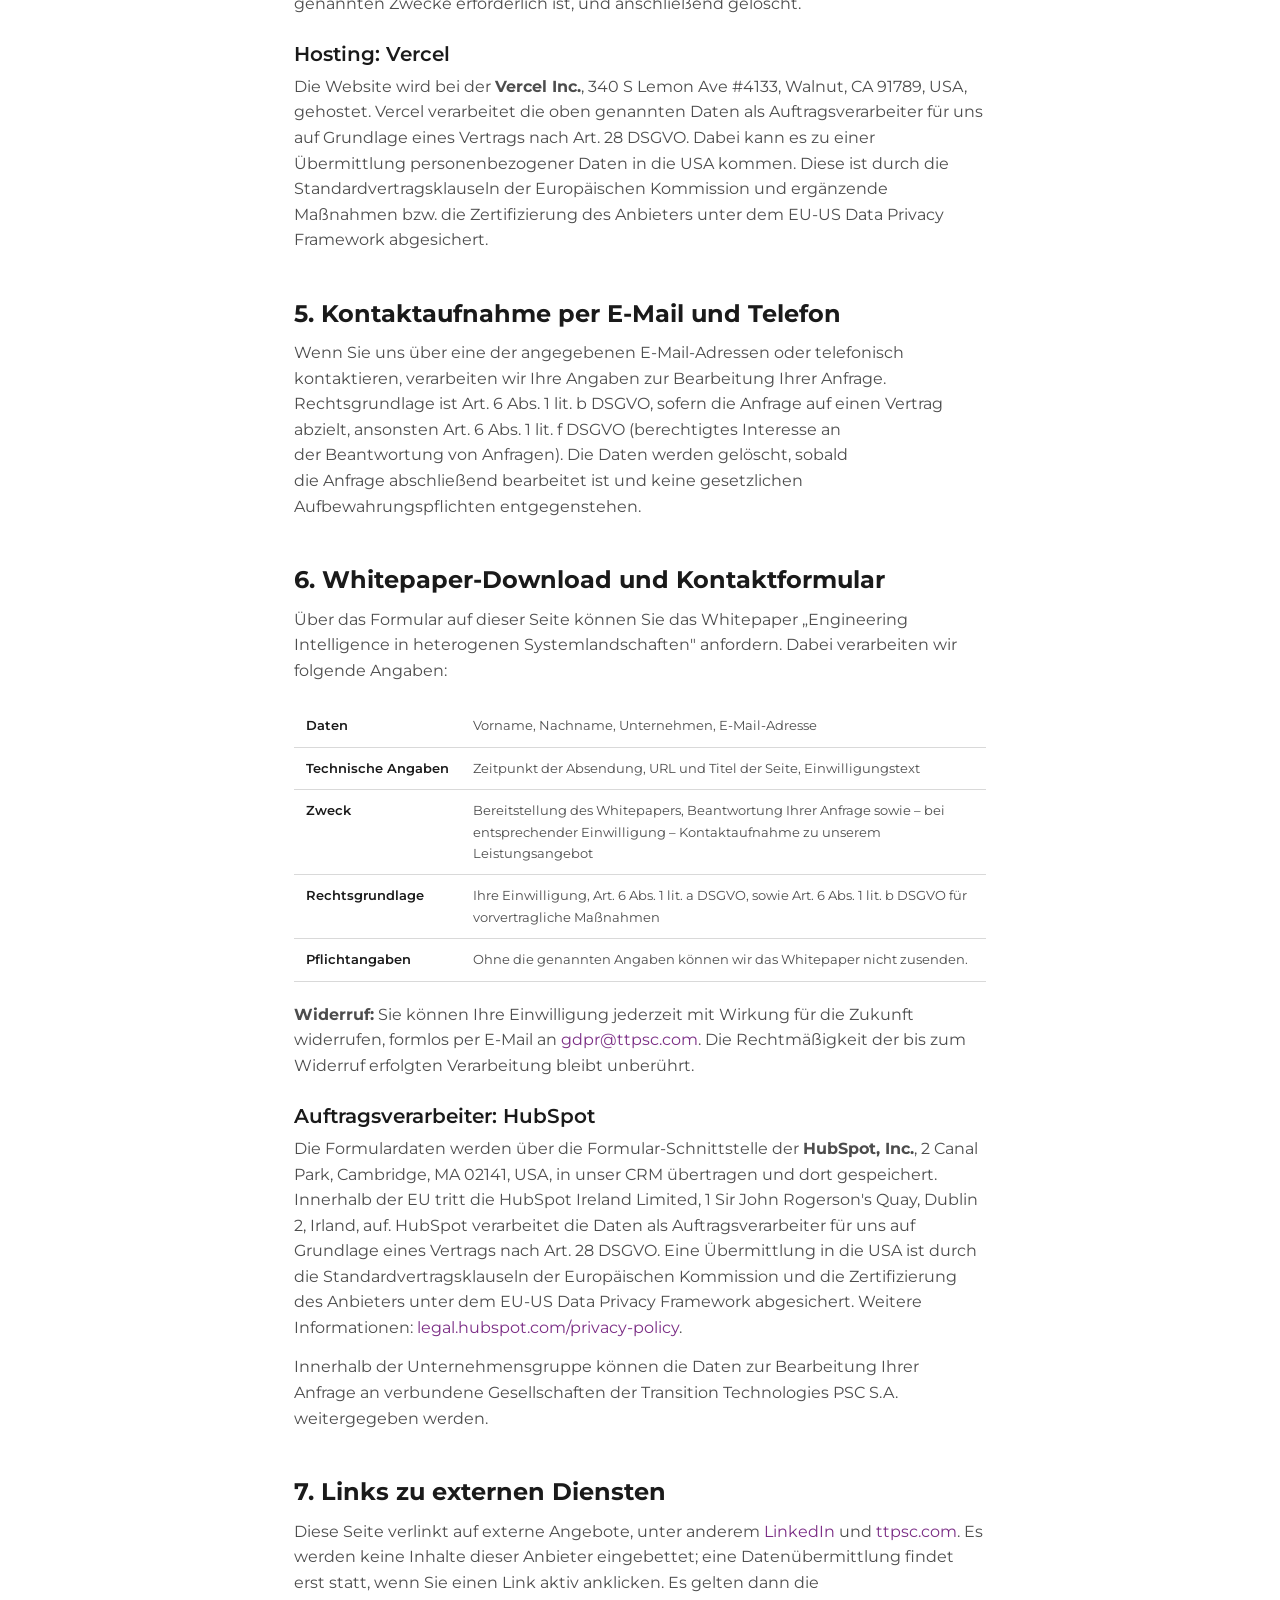
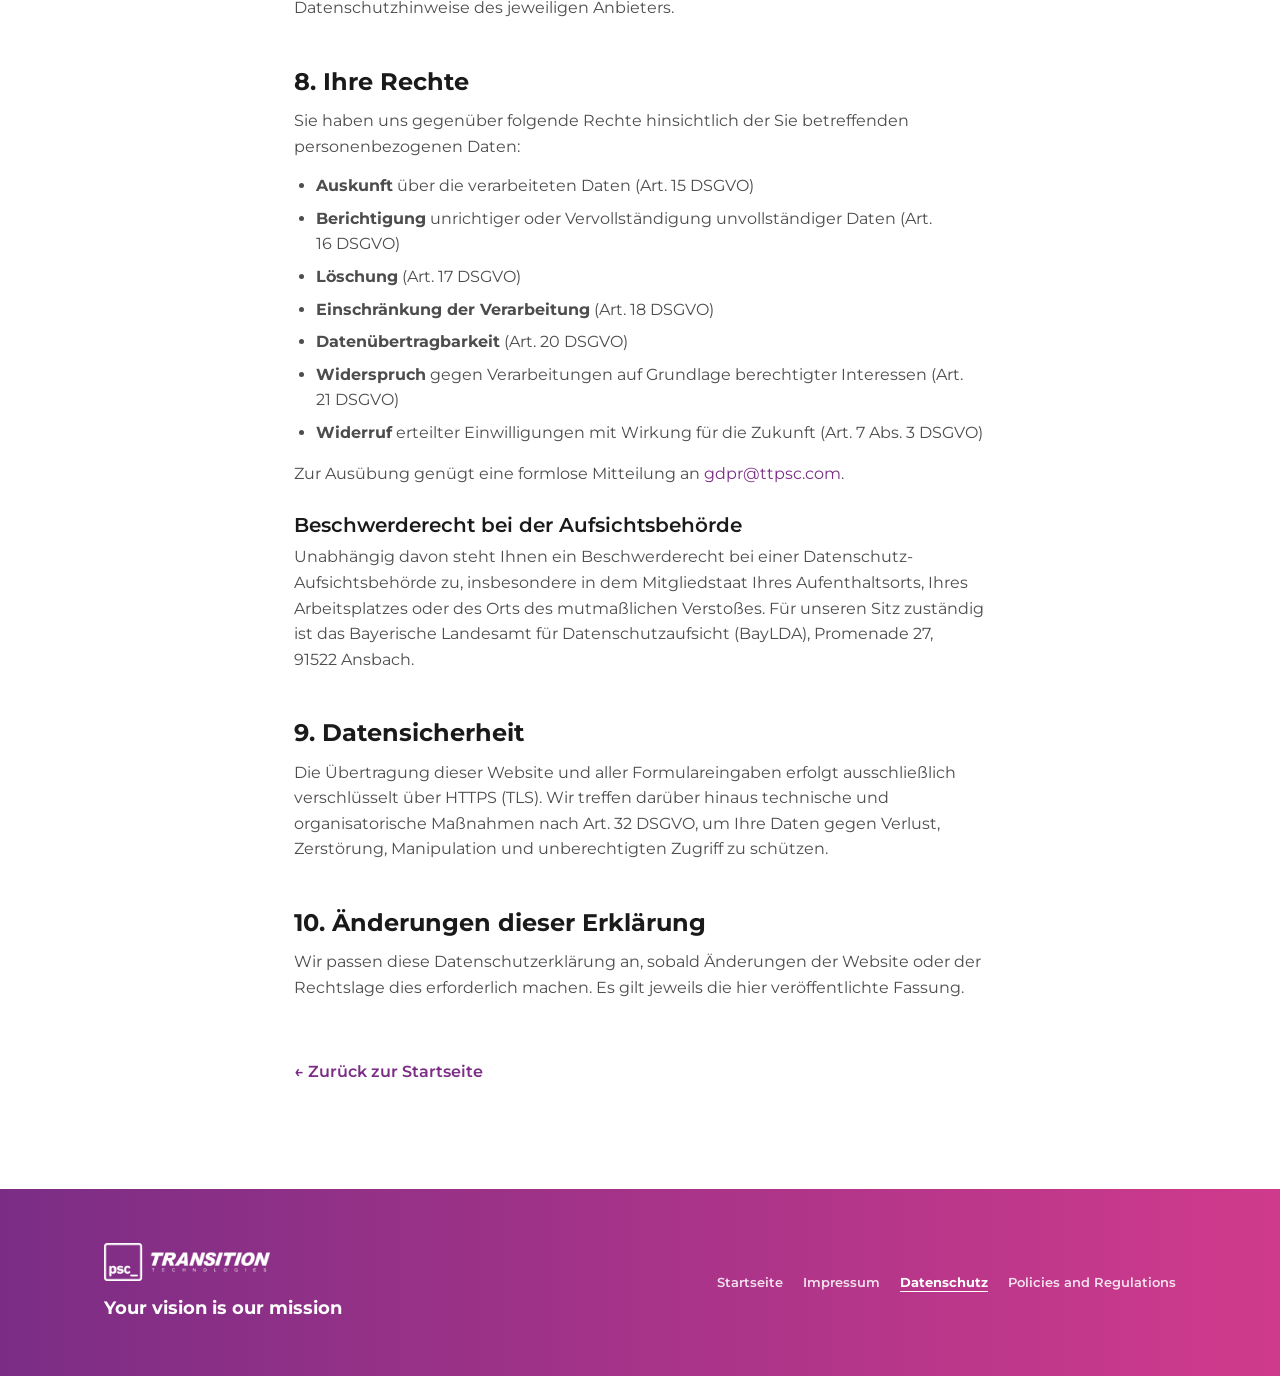
==== commit 33478f15: "Domain auf ttpsc-ai-aerospace.teammt.de umgestellt" ====
--- a/datenschutz.html
+++ b/datenschutz.html
@@ -6,7 +6,7 @@
 <title>Datenschutzerklärung — AI für Aerospace &amp; Defense | TT PSC</title>
 <meta name="description" content="Informationen zur Verarbeitung personenbezogener Daten auf der Landingpage „AI für Aerospace &amp; Defense" gemäß Art. 13 DSGVO.">
 <meta name="robots" content="noindex, follow">
-<link rel="canonical" href="https://ai-aerospace.teammt.de/datenschutz">
+<link rel="canonical" href="https://ttpsc-ai-aerospace.teammt.de/datenschutz">
 <link rel="icon" type="image/svg+xml" href="assets/favicon.svg">
 <meta name="theme-color" content="#7B2D85">
 <link rel="stylesheet" href="_ds/tt-psc-design-system-732e489f-d70c-4ef9-aea7-15bab71294e5/tokens/fonts.css">
@@ -44,7 +44,7 @@
 <p>Bartosz Starzomczyk, erreichbar unter <a href="mailto:gdpr@ttpsc.com">gdpr@ttpsc.com</a>.</p>
 
 <h2>2. Grundsätze</h2>
-<p>Wir verarbeiten personenbezogene Daten ausschließlich im Rahmen der gesetzlichen Bestimmungen, insbesondere der Datenschutz-Grundverordnung (DSGVO) und des Bundesdatenschutzgesetzes (BDSG). Diese Erklärung gilt für die Website unter <strong>ai-aerospace.teammt.de</strong>. Für die übrigen Webangebote der TT PSC gelten die dort veröffentlichten Hinweise, siehe <a href="https://ttpsc.com/en/policies/" target="_blank" rel="noopener">Policies and Regulations</a>.</p>
+<p>Wir verarbeiten personenbezogene Daten ausschließlich im Rahmen der gesetzlichen Bestimmungen, insbesondere der Datenschutz-Grundverordnung (DSGVO) und des Bundesdatenschutzgesetzes (BDSG). Diese Erklärung gilt für die Website unter <strong>ttpsc-ai-aerospace.teammt.de</strong>. Für die übrigen Webangebote der TT PSC gelten die dort veröffentlichten Hinweise, siehe <a href="https://ttpsc.com/en/policies/" target="_blank" rel="noopener">Policies and Regulations</a>.</p>
 
 <h2>3. Keine Cookies, kein Tracking</h2>
 <p>Diese Website setzt <strong>keine eigenen Cookies</strong> und bindet weder Analyse- noch Tracking- oder Werbedienste ein. Es findet keine Reichweitenmessung und keine Profilbildung statt. Aus diesem Grund wird kein Cookie-Banner angezeigt.</p>
--- a/css/landing.css
+++ b/css/landing.css
@@ -43,17 +43,6 @@
 .site-nav a{text-transform:uppercase;font-weight:600;letter-spacing:.2em;font-size:12px;color:var(--ink);text-decoration:none;padding:8px 2px}
 .site-nav a:hover{color:var(--flat-pink)}
 .site-header .pill{padding:10px 22px;min-height:44px;font-size:13px}
-@media(max-width:899px){
-.site-nav{display:none}
-.hero-inner{grid-template-columns:1fr;padding:100px clamp(20px,5vw,40px) 72px;gap:28px}
-.hero-copy h1{max-width:none}
-.hero-badge-zone{order:-1}
-.hero-badge{width:min(46vw,190px)}
-.hero-points li{font-size:15.5px}
-.hero-scrollhint{display:none}
-.contact-person{flex-wrap:wrap}
-.uc-box ol{gap:8px}
-}
 /* Reveal */
 [data-reveal].pre{opacity:0;transform:translateY(24px);transition:opacity .6s ease,transform .6s ease;will-change:opacity,transform}
 [data-reveal].pre.in{opacity:1;transform:none}
@@ -158,7 +147,10 @@
 .s4-final{max-width:var(--maxw);margin:clamp(40px,6vh,72px) auto 0;padding:0 var(--pad-x);text-align:center}
 body.scrub .s4-final{position:absolute;left:0;right:0;bottom:clamp(20px,4vh,44px);margin:0 auto;z-index:3}
 .s4-final p{display:inline-block;background:var(--brand-gradient);color:#fff;font-weight:700;border-radius:999px;padding:14px 34px;font-size:clamp(14px,1.3vw,19px)}
-@media(max-width:899px){.scene-grid{grid-template-columns:1fr}.dock{position:static;margin-top:10px;display:inline-block}.s4-circle{margin-bottom:8px}.phase-chip{transform:translate(-50%,-50%) rotate(var(--a)) translateY(calc(min(38vw,270px)*-1)) rotate(calc(var(--a)*-1))}}
+@media(max-width:899px){.scene-grid{grid-template-columns:1fr}.dock{position:static;margin-top:10px;display:inline-block}.s4-circle{margin-bottom:8px;overflow:visible}.phase-chip{font-size:10px;padding:5px 10px;max-width:38vw;white-space:normal;text-align:center;line-height:1.2;transform:translate(-50%,-50%) rotate(var(--a)) translateY(calc(min(34vw,270px)*-1)) rotate(calc(var(--a)*-1))}}
+/* Schutz gegen horizontales Scrollen auf schmalen Viewports */
+@media(max-width:899px){.s4-wrap,.s4-stage,.s4-track,.scene,.scene-grid{overflow-x:clip}}
+
 /* ============ S5 Use Case ============ */
 .s5-head{padding:var(--sec-y) 0 0}
 .s5-headgrid{display:grid;grid-template-columns:minmax(0,2fr) minmax(0,1fr);gap:clamp(24px,4vw,64px);align-items:center}
@@ -290,3 +282,20 @@
 body.cursor-on a,body.cursor-on button{cursor:none}
 body.cursor-on{cursor:none}
 @media(prefers-reduced-motion:reduce){.hero-in,.hero-badge{opacity:1!important;transform:none!important;transition:none!important}.faq-a{transition:none}.step{opacity:1;transform:none}.fill{transition:none}body.scrub .cform .pill-a{animation:none}}
+
+/* ============================================================
+   Mobile-Overrides (<=899px)
+   MUSS am Dateiende stehen: gleiche Spezifitaet wie die
+   Basisregeln, daher entscheidet die Reihenfolge.
+   ============================================================ */
+@media(max-width:899px){
+.site-nav{display:none}
+.hero-inner{grid-template-columns:1fr;padding:100px clamp(20px,5vw,40px) 72px;gap:28px}
+.hero-copy h1{max-width:none}
+.hero-badge-zone{order:-1}
+.hero-badge{width:min(46vw,190px)}
+.hero-points li{font-size:15.5px}
+.hero-scrollhint{display:none}
+.contact-person{flex-wrap:wrap}
+.uc-box ol{gap:8px}
+}
--- a/css/legal.css
+++ b/css/legal.css
@@ -0,0 +1,23 @@
+/* TT PSC – Rechtstexte (Impressum / Datenschutz) */
+body.legal{background:var(--surface-page);color:var(--text-body);font-family:var(--font-brand),system-ui,-apple-system,"Segoe UI",Roboto,sans-serif;line-height:1.65}
+.legal .site-header{opacity:1;transform:none;position:sticky}
+.legal-main{max-width:820px;margin:0 auto;padding:calc(72px + clamp(40px,8vh,88px)) var(--pad-x) clamp(64px,10vh,120px)}
+.legal-main h1{font-size:clamp(30px,3.6vw,46px);color:var(--text-heading);font-weight:800;line-height:1.15;margin-bottom:10px}
+.legal-main .updated{font-size:var(--fs-small);color:var(--text-muted);margin-bottom:clamp(28px,4vh,44px)}
+.legal-main h2{font-size:clamp(20px,1.9vw,27px);color:var(--text-heading);font-weight:700;margin:clamp(34px,5vh,52px) 0 12px;line-height:1.25}
+.legal-main h3{font-size:var(--fs-h3);color:var(--text-heading);font-weight:600;margin:26px 0 8px}
+.legal-main p,.legal-main li{font-size:var(--fs-body);max-width:70ch}
+.legal-main p{margin-bottom:14px}
+.legal-main ul,.legal-main ol{margin:0 0 16px 22px}
+.legal-main li{margin-bottom:7px}
+.legal-main address{font-style:normal;margin-bottom:14px}
+.legal-main table{width:100%;border-collapse:collapse;margin:8px 0 20px;font-size:var(--fs-small)}
+.legal-main th,.legal-main td{text-align:left;vertical-align:top;padding:10px 12px;border-bottom:1px solid var(--border-default)}
+.legal-main th{color:var(--text-heading);font-weight:600;white-space:nowrap}
+.legal-main .tablewrap{overflow-x:auto}
+.legal-main .note{background:var(--purple-tint);border-left:3px solid var(--creative-purple);padding:16px 18px;border-radius:0 8px 8px 0;margin:20px 0}
+.legal-main .note p:last-child{margin-bottom:0}
+.legal-main a{color:var(--link);text-underline-offset:3px}
+.legal-main a:hover{color:var(--link-hover)}
+.legal-back{display:inline-flex;align-items:center;gap:8px;margin-top:clamp(36px,5vh,56px);font-weight:600;text-decoration:none}
+.site-footer .foot-nav a[aria-current="page"]{color:#fff;text-decoration:underline;text-underline-offset:4px;font-weight:700}
